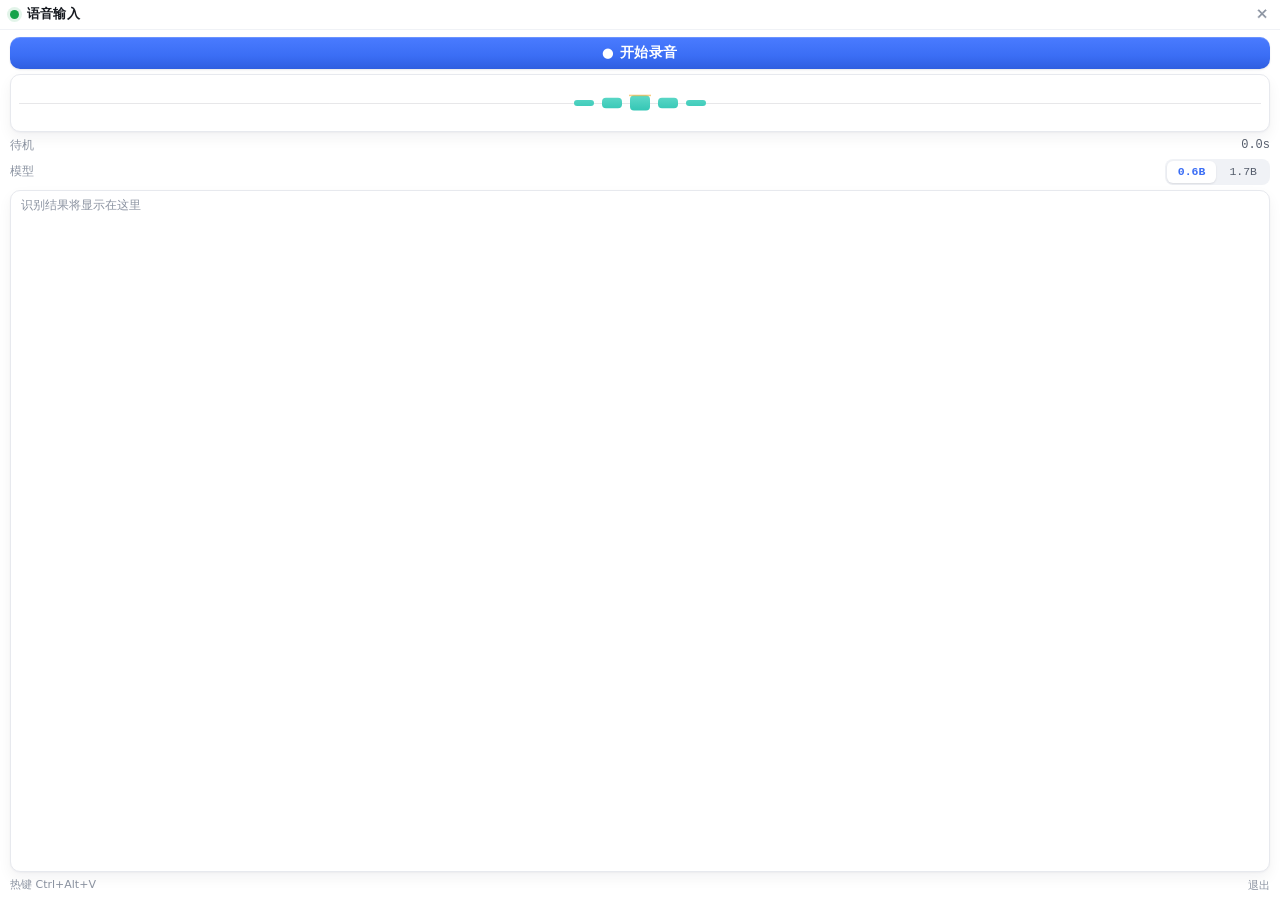
==== src/qwen3_voice/ui/static/index.html @ 79e29323 "feat(ui,asr): 面板改用 pywebview/WebView2,热词接入识别阶段 - 面板从 tkinter 重写为 pywebview + WebView2,前端为纯静态 HTML/CS" ====
<!DOCTYPE html>
<html lang="zh-CN">
<head>
<meta charset="utf-8">
<meta name="viewport" content="width=device-width, initial-scale=1">
<title>语音输入</title>
<!-- 本地样式，无任何外链资源，离线可用 -->
<link rel="stylesheet" href="panel.css">
</head>
<!-- st-* 是状态类，由 panel.js 依据 window.__qwen.setState 切换 -->
<body class="st-idle">
  <div class="panel">
    <!-- 标题栏：可拖动区域 -->
    <header class="titlebar" id="titlebar">
      <span class="dot" id="stateDot" data-state="idle" title="状态"></span>
      <span class="title">语音输入</span>
      <!-- 关闭按钮只是隐藏面板，不退出程序 -->
      <button class="icon-btn" id="closeBtn" type="button" title="隐藏面板" aria-label="隐藏面板">✕</button>
    </header>

    <main class="content">
      <!-- 主按钮：待机 / 录音中 / 识别中 三态 -->
      <button class="main-btn" id="mainBtn" type="button">● 开始录音</button>

      <!-- 电平条卡片（Canvas 绘制，独立于按钮的轻量视觉） -->
      <section class="card card-level" id="levelCard">
        <canvas id="levelCanvas"></canvas>
      </section>

      <!-- 状态行：左状态文字 + 右等宽计时 -->
      <div class="status-row">
        <span class="status-text tone-dim" id="statusText">待机</span>
        <span class="timer" id="timer">0.0s</span>
      </div>

      <!-- 模型切换 -->
      <div class="model-row">
        <span class="row-label">模型</span>
        <div class="seg" id="modelSeg" role="group" aria-label="模型切换">
          <button class="seg-item is-active" type="button" data-model="0.6B">0.6B</button>
          <button class="seg-item" type="button" data-model="1.7B">1.7B</button>
        </div>
      </div>

      <!-- 识别结果预览：可换行、左对齐、超长内部滚动 -->
      <section class="card card-result is-empty" id="resultCard">
        <div class="result-text" id="resultText"></div>
        <div class="result-empty" id="resultEmpty">识别结果将显示在这里</div>
      </section>

      <footer class="footer">
        <span class="hotkey" id="hotkeyLabel">热键 Ctrl+Alt+V</span>
        <button class="link-btn" id="quitBtn" type="button" title="退出程序">退出</button>
      </footer>
    </main>
  </div>

  <!-- 本地脚本，无任何外链资源 -->
  <script src="panel.js"></script>
</body>
</html>
---- src/qwen3_voice/ui/static/panel.css ----
/* qwen3-voice 语音输入面板样式
 *
 * 纯手写 CSS：无框架、无构建、无 CDN、无外部字体/图标请求，离线完全可用。
 * 配色统一收敛到 :root 的 CSS 变量，方便一处调整全局观感。
 * 窗口本身是矩形（WebView2 做不到真透明圆角），所以 body 背景 = 卡片底色，
 * 视觉上融为一体，层次靠描边和内部阴影撑起来。
 */

:root {
  /* 表面与描边 */
  --bg: #ffffff;
  --surface: #ffffff;
  --border: #e7e9ee;
  --border-soft: #f0f2f6;
  --baseline: rgba(22, 28, 45, 0.10);

  /* 文字 */
  --text: #171a20;
  --text-2: #565e6d;
  --muted: #8b93a1;

  /* 状态色 */
  --accent: #3b6ef5;
  --accent-2: #2f5ee0;
  --rec: #e5484d;
  --rec-2: #cf2f38;
  --ok: #16a34a;
  --warn: #d97706;
  --err: #e5484d;
  --processing: #3b6ef5;

  /* 电平条渐变（不同状态取不同的两根） */
  --level-idle-a: #7fe7d7;
  --level-idle-b: #14b8a6;
  --level-rec-a: #fda4af;
  --level-rec-b: #e11d48;
  --level-proc-a: #a9c4ff;
  --level-proc-b: #3b6ef5;
  --level-peak: #f59e0b;

  /* 尺寸与圆角 */
  --radius: 10px;
  --radius-sm: 7px;
  --shadow-card: 0 1px 2px rgba(16, 24, 40, 0.04), 0 6px 14px rgba(16, 24, 40, 0.05);

  /* 字体全部使用系统自带，不请求任何外部字体文件 */
  --font: system-ui, -apple-system, "Segoe UI", "Microsoft YaHei", "PingFang SC", "Hiragino Sans GB", sans-serif;
  --font-mono: ui-monospace, SFMono-Regular, "Cascadia Mono", Consolas, "Liberation Mono", monospace;
}

* {
  box-sizing: border-box;
}

html,
body {
  height: 100%;
}

body {
  margin: 0;
  background: var(--bg);
  color: var(--text);
  font-family: var(--font);
  font-size: 13px;
  line-height: 1.45;
  overflow: hidden;
  -webkit-font-smoothing: antialiased;
  /* 面板整体不可选中文字，只有结果区放开 */
  user-select: none;
  -webkit-user-select: none;
}

.panel {
  display: flex;
  flex-direction: column;
  height: 100%;
}

/* ---------------- 标题栏 ---------------- */

.titlebar {
  flex: 0 0 auto;
  min-height: 30px;
  display: flex;
  align-items: center;
  gap: 8px;
  padding: 0 6px 0 10px;
  border-bottom: 1px solid var(--border-soft);
  cursor: grab;
  user-select: none;
  -webkit-user-select: none;
}

body.dragging .titlebar {
  cursor: grabbing;
}

.dot {
  flex: 0 0 auto;
  width: 9px;
  height: 9px;
  border-radius: 50%;
  background: var(--ok);
  box-shadow: 0 0 0 3px rgba(22, 163, 74, 0.12);
}

.dot[data-state="starting"] {
  background: var(--warn);
  box-shadow: 0 0 0 3px rgba(217, 119, 6, 0.14);
  animation: dot-pulse 1.1s ease-in-out infinite;
}

.dot[data-state="recording"] {
  background: var(--rec);
  box-shadow: 0 0 0 3px rgba(229, 72, 77, 0.16);
  animation: dot-pulse 1s ease-in-out infinite;
}

.dot[data-state="processing"] {
  background: var(--processing);
  box-shadow: 0 0 0 3px rgba(59, 110, 245, 0.14);
  animation: dot-pulse 1.4s ease-in-out infinite;
}

.dot[data-state="error"] {
  background: var(--err);
  box-shadow: 0 0 0 3px rgba(229, 72, 77, 0.16);
}

@keyframes dot-pulse {
  0%,
  100% {
    transform: scale(1);
    opacity: 1;
  }
  50% {
    transform: scale(1.25);
    opacity: 0.72;
  }
}

.title {
  font-size: 13px;
  font-weight: 600;
  letter-spacing: 0.2px;
}

.icon-btn {
  margin-left: auto;
  width: 24px;
  height: 24px;
  display: flex;
  align-items: center;
  justify-content: center;
  padding: 0;
  border: 0;
  border-radius: var(--radius-sm);
  background: transparent;
  color: var(--muted);
  font-size: 13px;
  line-height: 1;
  cursor: pointer;
  transition: background 0.14s ease, color 0.14s ease;
}

.icon-btn:hover {
  background: var(--border-soft);
  color: var(--text);
}

/* ---------------- 内容区 ---------------- */

.content {
  flex: 1 1 auto;
  min-height: 0;
  display: flex;
  flex-direction: column;
  gap: 5px;
  padding: 7px 10px 7px;
}

/* 主按钮 */

.main-btn {
  flex: 0 0 auto;
  min-height: 32px;
  border: 0;
  border-radius: var(--radius);
  background: linear-gradient(180deg, #4a7bff, var(--accent) 58%, var(--accent-2));
  color: #ffffff;
  font-family: inherit;
  font-size: 13.5px;
  font-weight: 600;
  letter-spacing: 0.6px;
  cursor: pointer;
  box-shadow: 0 1px 2px rgba(16, 24, 40, 0.10), inset 0 1px 0 rgba(255, 255, 255, 0.18);
  transition: filter 0.15s ease, transform 0.06s ease, background 0.2s ease;
}

.main-btn:hover {
  filter: brightness(1.06);
}

.main-btn:active {
  transform: translateY(1px);
}

/* 录音中：转红 */
.main-btn.is-recording {
  background: linear-gradient(180deg, #f2636a, var(--rec) 58%, var(--rec-2));
}

/* 识别中 / 准备中：禁用态 */
.main-btn.is-busy {
  background: #e7e9ee;
  color: var(--muted);
  box-shadow: none;
  cursor: default;
  filter: none;
}

.main-btn.is-busy:hover {
  filter: none;
}

/* 卡片通用样式 */

.card {
  background: var(--surface);
  border: 1px solid var(--border);
  border-radius: var(--radius);
  box-shadow: var(--shadow-card);
}

/* 电平条卡片
   用 min-height 而不是 height：Python 侧会按内容高度 resize 窗口，
   视口高度会变，写死 height 会让内容溢出被裁掉。
   flex 允许它在视口变矮时略微压缩，但不让它把结果区挤没。 */

.card-level {
  position: relative;
  flex: 0 1 auto;
  min-height: 36px;
  padding: 6px 8px;
  overflow: hidden;
  /* 画布用 flex 撑开，避免 height:100% 在 min-height 容器里出现循环依赖 */
  display: flex;
  flex-direction: column;
  transition: border-color 0.25s ease, box-shadow 0.25s ease;
}

.card-level.is-recording {
  border-color: rgba(229, 72, 77, 0.30);
  box-shadow: 0 1px 2px rgba(16, 24, 40, 0.04), 0 6px 16px rgba(229, 72, 77, 0.10);
}

#levelCanvas {
  display: block;
  width: 100%;
  /* 固定 flex-basis：卡片高度由画布内容决定（44 + 上下 padding = 56），
     视口变矮时画布可以压缩，但不会像 flex-basis:auto 那样被画布自己的
     后备缓冲尺寸（属性值）反向撑大 */
  flex: 1 1 44px;
  min-height: 0;
}

/* 识别中：卡片上扫过一道高光，表现"不确定"的状态 */
.card-level.is-processing::after,
.card-result.is-processing::after {
  content: "";
  position: absolute;
  inset: 0;
  pointer-events: none;
  background: linear-gradient(100deg, transparent 32%, rgba(59, 110, 245, 0.12) 50%, transparent 68%);
  transform: translateX(-100%);
  animation: sweep 1.5s ease-in-out infinite;
}

@keyframes sweep {
  0% {
    transform: translateX(-100%);
  }
  100% {
    transform: translateX(100%);
  }
}

/* 状态行 */

.status-row {
  flex: 0 0 auto;
  min-height: 15px;
  display: flex;
  align-items: center;
  justify-content: space-between;
  gap: 8px;
}

.status-text {
  font-size: 12px;
  overflow: hidden;
  text-overflow: ellipsis;
  white-space: nowrap;
}

.tone-dim {
  color: var(--muted);
}

.tone-ok {
  color: var(--ok);
}

.tone-warn {
  color: var(--warn);
}

.tone-err {
  color: var(--err);
}

.timer {
  flex: 0 0 auto;
  font-family: var(--font-mono);
  font-size: 12px;
  color: var(--text-2);
  font-variant-numeric: tabular-nums;
}

/* 模型切换 */

.model-row {
  flex: 0 0 auto;
  min-height: 22px;
  display: flex;
  align-items: center;
  gap: 8px;
}

.row-label {
  font-size: 12px;
  color: var(--muted);
}

.seg {
  margin-left: auto;
  display: inline-flex;
  gap: 2px;
  padding: 2px;
  background: var(--border-soft);
  border-radius: 8px;
}

.seg-item {
  border: 0;
  padding: 2px 11px;
  border-radius: 6px;
  background: transparent;
  color: var(--text-2);
  font-family: var(--font-mono);
  font-size: 11.5px;
  line-height: 1.5;
  cursor: pointer;
  transition: background 0.14s ease, color 0.14s ease, box-shadow 0.14s ease;
}

.seg-item:hover {
  color: var(--text);
}

.seg-item.is-active {
  background: var(--surface);
  color: var(--accent);
  font-weight: 600;
  box-shadow: 0 1px 2px rgba(16, 24, 40, 0.10);
}

/* 结果预览
   min-height 保证真实视口（286x224）下结果区不会被压成 0 高，
   视口不够高时由电平条卡片先压缩让位。 */

.card-result {
  position: relative;
  flex: 1 1 auto;
  min-height: 34px;
  display: flex;
  padding: 6px 10px;
  overflow: hidden;
}

.result-text {
  flex: 1 1 auto;
  min-height: 0;
  font-size: 12.5px;
  color: var(--text);
  /* 可换行、左对齐 */
  white-space: pre-wrap;
  word-break: break-word;
  overflow-wrap: anywhere;
  text-align: left;
  /* 超长时内部滚动 */
  overflow-y: auto;
  user-select: text;
  -webkit-user-select: text;
}

.result-empty {
  flex: 1 1 auto;
  /* 视口很矮时允许被压扁（由卡片的 overflow:hidden 裁掉），
     否则占位文字的固有高度会把整页撑出视口 */
  min-height: 0;
  font-size: 12px;
  color: var(--muted);
}

.card-result.is-empty .result-text {
  display: none;
}

.card-result:not(.is-empty) .result-empty {
  display: none;
}

/* 底部：热键提示 + 退出 */

.footer {
  flex: 0 0 auto;
  min-height: 15px;
  display: flex;
  align-items: center;
  justify-content: space-between;
  gap: 8px;
}

.hotkey {
  font-size: 11px;
  color: var(--muted);
  overflow: hidden;
  text-overflow: ellipsis;
  white-space: nowrap;
}

.link-btn {
  flex: 0 0 auto;
  padding: 0;
  border: 0;
  background: transparent;
  color: var(--muted);
  font-family: inherit;
  font-size: 11px;
  cursor: pointer;
}

.link-btn:hover {
  color: var(--text-2);
  text-decoration: underline;
}
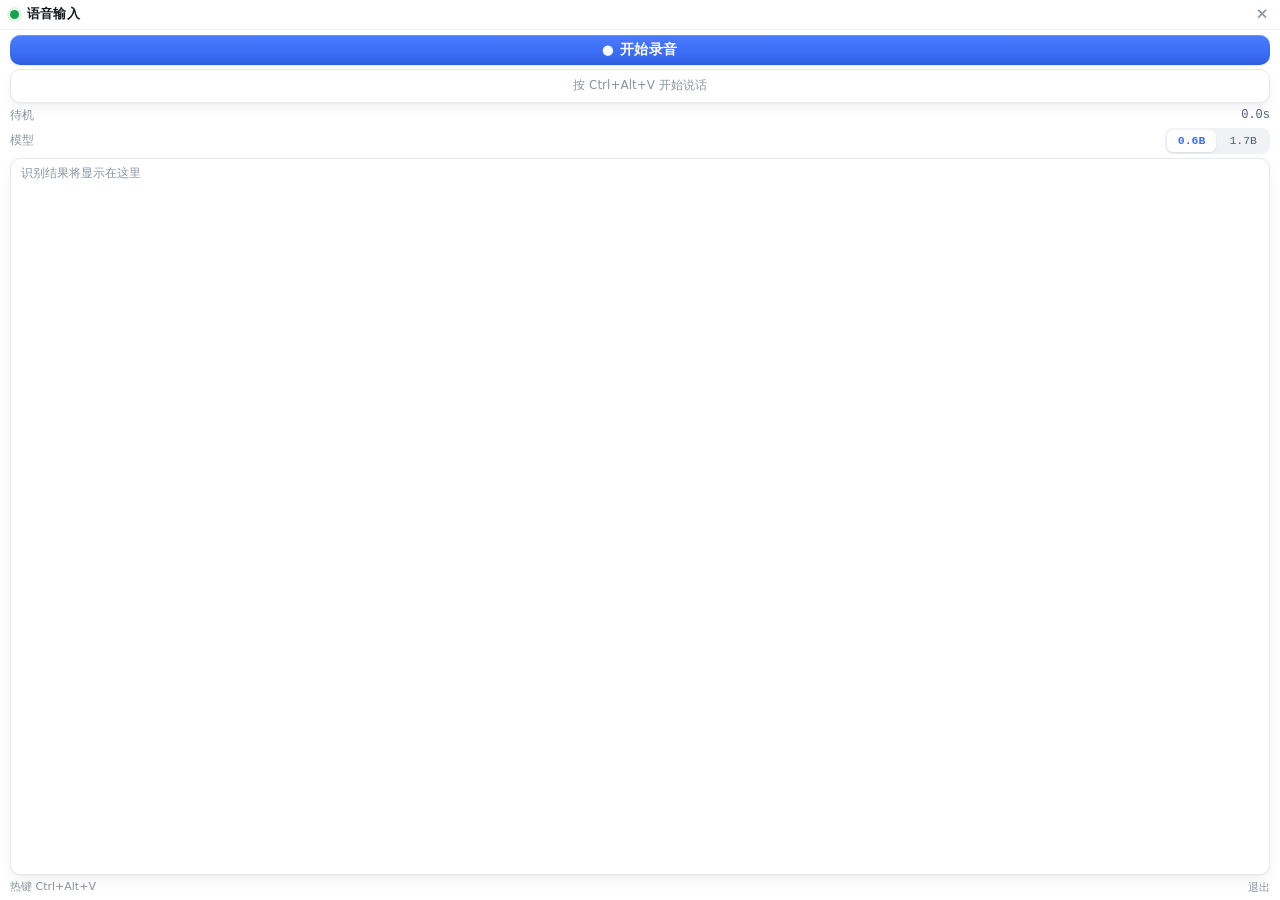
==== commit c45d4464: "feat(ui,win32): 电平条改滚动条形图并加噪声门,面板改纯悬浮窗 - panel.js 电平条从 canvas 的固定包络条改为 DOM 滚动条形图:22 根条新条从右进、旧条从左出,元素" ====
--- a/src/qwen3_voice/ui/static/index.html
+++ b/src/qwen3_voice/ui/static/index.html
@@ -22,9 +22,19 @@
       <!-- 主按钮：待机 / 录音中 / 识别中 三态 -->
       <button class="main-btn" id="mainBtn" type="button">● 开始录音</button>
 
-      <!-- 电平条卡片（Canvas 绘制，独立于按钮的轻量视觉） -->
+      <!-- 滚动电平条卡片（对齐 MiniMax Code 的 asr-volume-bars）
+           22 根条从右往左滚动：JS 只改每根条的 transform（位置）和 height（高度），
+           高度由真实音量序列经非线性映射得到，不画任何假动画。
+           待机 / 识别中不显示条形，只显示一行居中提示文字 -->
       <section class="card card-level" id="levelCard">
-        <canvas id="levelCanvas"></canvas>
+        <div class="wave-stage">
+          <div class="wave-viewport" id="waveViewport">
+            <div class="wave-bars" id="waveBars"></div>
+            <!-- 左侧渐变遮罩：让条子"从虚无中浮现" -->
+            <div class="wave-mask"></div>
+          </div>
+          <div class="wave-hint" id="waveHint">按 Ctrl+Alt+Space 开始说话</div>
+        </div>
       </section>
 
       <!-- 状态行：左状态文字 + 右等宽计时 -->
--- a/src/qwen3_voice/ui/static/panel.css
+++ b/src/qwen3_voice/ui/static/panel.css
@@ -12,7 +12,6 @@
   --surface: #ffffff;
   --border: #e7e9ee;
   --border-soft: #f0f2f6;
-  --baseline: rgba(22, 28, 45, 0.10);
 
   /* 文字 */
   --text: #171a20;
@@ -29,14 +28,9 @@
   --err: #e5484d;
   --processing: #3b6ef5;
 
-  /* 电平条渐变（不同状态取不同的两根） */
-  --level-idle-a: #7fe7d7;
-  --level-idle-b: #14b8a6;
-  --level-rec-a: #fda4af;
-  --level-rec-b: #e11d48;
-  --level-proc-a: #a9c4ff;
-  --level-proc-b: #3b6ef5;
-  --level-peak: #f59e0b;
+  /* 电平条颜色（录音中用状态色；静音条用灰色） */
+  --level-rec: #e11d48;
+  --level-silent: #cfd5df;
 
   /* 尺寸与圆角 */
   --radius: 10px;
@@ -176,15 +170,15 @@
   min-height: 0;
   display: flex;
   flex-direction: column;
-  gap: 5px;
-  padding: 7px 10px 7px;
+  gap: 4px;
+  padding: 5px 10px;
 }
 
 /* 主按钮 */
 
 .main-btn {
   flex: 0 0 auto;
-  min-height: 32px;
+  min-height: 30px;
   border: 0;
   border-radius: var(--radius);
   background: linear-gradient(180deg, #4a7bff, var(--accent) 58%, var(--accent-2));
@@ -236,15 +230,15 @@
 /* 电平条卡片
    用 min-height 而不是 height：Python 侧会按内容高度 resize 窗口，
    视口高度会变，写死 height 会让内容溢出被裁掉。
-   flex 允许它在视口变矮时略微压缩，但不让它把结果区挤没。 */
+   flex 允许它在视口变矮时略微压缩，但不让它把结果区挤没。
+   padding 2px + 上下边框 2px + 电平区 28px = 34px，正好等于 min-height。 */
 
 .card-level {
   position: relative;
   flex: 0 1 auto;
-  min-height: 36px;
-  padding: 6px 8px;
+  min-height: 34px;
+  padding: 2px 8px;
   overflow: hidden;
-  /* 画布用 flex 撑开，避免 height:100% 在 min-height 容器里出现循环依赖 */
   display: flex;
   flex-direction: column;
   transition: border-color 0.25s ease, box-shadow 0.25s ease;
@@ -255,14 +249,100 @@
   box-shadow: 0 1px 2px rgba(16, 24, 40, 0.04), 0 6px 16px rgba(229, 72, 77, 0.10);
 }
 
-#levelCanvas {
-  display: block;
-  width: 100%;
-  /* 固定 flex-basis：卡片高度由画布内容决定（44 + 上下 padding = 56），
-     视口变矮时画布可以压缩，但不会像 flex-basis:auto 那样被画布自己的
-     后备缓冲尺寸（属性值）反向撑大 */
-  flex: 1 1 44px;
-  min-height: 0;
+/* 电平舞台：滚动电平条与提示文字共用这 28px，靠 opacity 互斥显示，
+   状态切换时整体淡入淡出。 */
+.wave-stage {
+  position: relative;
+  flex: 0 0 auto;
+  height: 28px;
+}
+
+/* 条的视口：22 根条 × 步进 6px = 132px，在卡片内水平居中，
+   溢出直接裁掉（滑出左边的条子不再显示）。 */
+.wave-viewport {
+  position: absolute;
+  left: 50%;
+  top: 0;
+  width: 132px;
+  height: 28px;
+  transform: translateX(-50%);
+  overflow: hidden;
+  opacity: 0;
+  visibility: hidden;
+  pointer-events: none;
+  transition: opacity 180ms ease, visibility 0s linear 180ms;
+}
+
+/* 条容器：右对齐，颜色用 currentColor 传给每根条 */
+.wave-bars {
+  position: absolute;
+  inset: 0;
+  color: var(--level-rec);
+}
+
+/* 一根条：固定 3px 宽，底对齐（从底部往上长），
+   位置靠 transform 平移（向左滚动），高度靠 style.height 改。
+   transform 过渡 80ms = 推进周期，高度过渡 75ms 略短，避免拖尾。 */
+.wave-bars i {
+  position: absolute;
+  right: 0;
+  bottom: 0;
+  width: 3px;
+  height: 2px;
+  border-radius: 3px;
+  background: currentColor;
+  transition: transform 80ms linear, height 75ms ease-out;
+}
+
+/* 静音条（level ≤ 0.04）：灰色，而不是主色 */
+.wave-bars i.is-silent {
+  color: var(--level-silent);
+}
+
+/* 左侧渐变遮罩：从卡片底色渐变到透明，让条子"从虚无中浮现" */
+.wave-mask {
+  position: absolute;
+  left: 0;
+  top: 0;
+  bottom: 0;
+  width: 16px;
+  pointer-events: none;
+  background: linear-gradient(90deg, var(--surface) 0%, rgba(255, 255, 255, 0) 100%);
+}
+
+/* 待机 / 识别中的提示文字（灰色，不动） */
+.wave-hint {
+  position: absolute;
+  left: 0;
+  right: 0;
+  top: 0;
+  bottom: 0;
+  display: flex;
+  align-items: center;
+  justify-content: center;
+  font-size: 12px;
+  color: var(--muted);
+  white-space: nowrap;
+  opacity: 0;
+  visibility: hidden;
+  pointer-events: none;
+  transition: opacity 180ms ease, visibility 0s linear 180ms;
+}
+
+/* 只有录音中才显示电平条；其余状态只显示提示文字 */
+body.st-recording .wave-viewport {
+  opacity: 1;
+  visibility: visible;
+  transition: opacity 180ms ease, visibility 0s linear 0s;
+}
+
+body.st-idle .wave-hint,
+body.st-starting .wave-hint,
+body.st-processing .wave-hint,
+body.st-error .wave-hint {
+  opacity: 1;
+  visibility: visible;
+  transition: opacity 180ms ease, visibility 0s linear 0s;
 }
 
 /* 识别中：卡片上扫过一道高光，表现"不确定"的状态 */
@@ -383,7 +463,7 @@
 .card-result {
   position: relative;
   flex: 1 1 auto;
-  min-height: 34px;
+  min-height: 32px;
   display: flex;
   padding: 6px 10px;
   overflow: hidden;
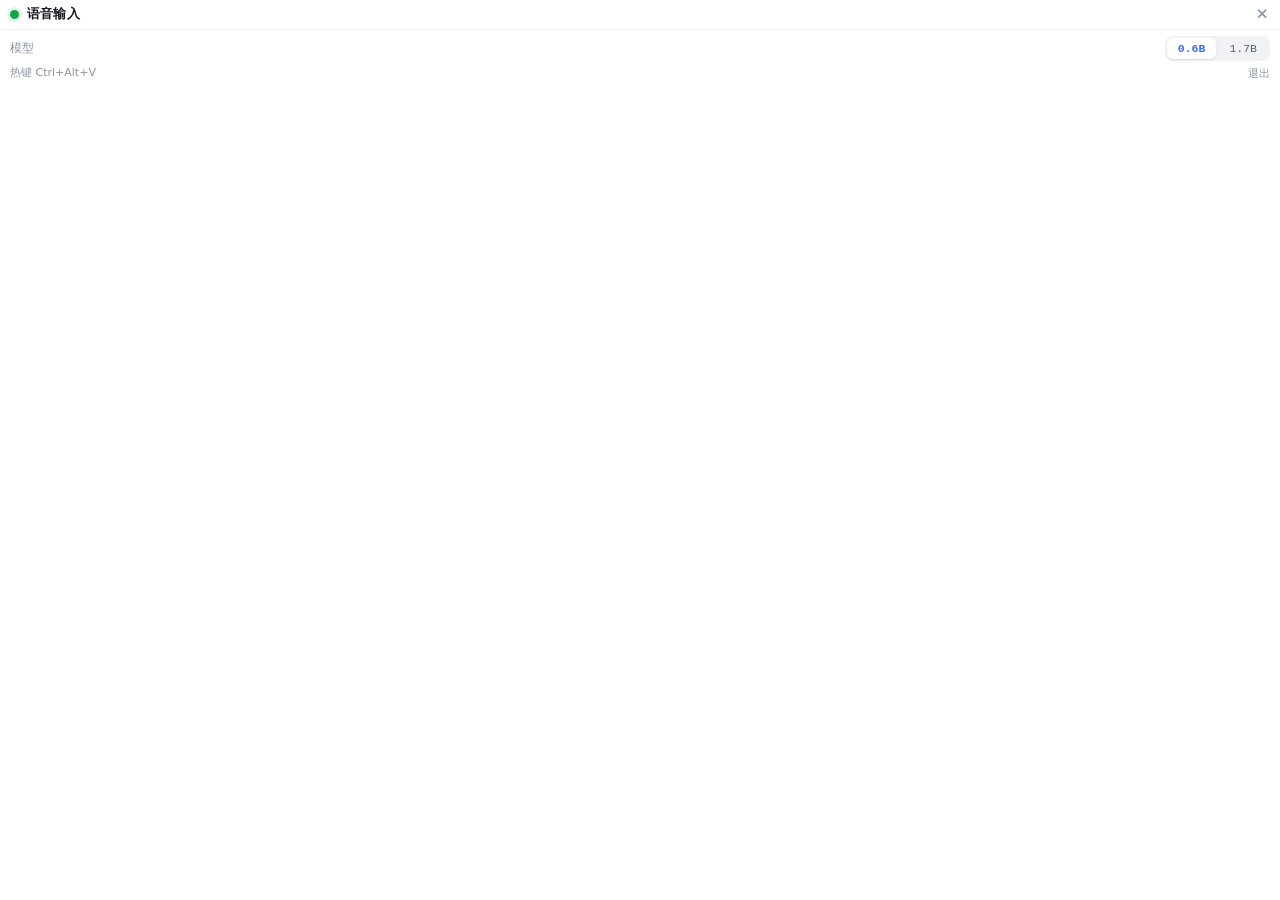
==== commit 0928fefa: "feat(ui,win32,core): 新增录音胶囊悬浮窗,面板瘦身为配置窗口 - 新增 ui/capsule.py 与 static/capsule.{html,css,js}:录音过程唯一视觉载" ====
--- a/src/qwen3_voice/ui/static/index.html
+++ b/src/qwen3_voice/ui/static/index.html
@@ -3,6 +3,8 @@
 <head>
 <meta charset="utf-8">
 <meta name="viewport" content="width=device-width, initial-scale=1">
+<!-- 声明支持双色:浏览器原生部件(滚动条等)也跟着系统主题走 -->
+<meta name="color-scheme" content="light dark">
 <title>语音输入</title>
 <!-- 本地样式，无任何外链资源，离线可用 -->
 <link rel="stylesheet" href="panel.css">
@@ -18,31 +20,8 @@
       <button class="icon-btn" id="closeBtn" type="button" title="隐藏面板" aria-label="隐藏面板">✕</button>
     </header>
 
+    <!-- 面板已经是"配置窗口"了：录音过程的反馈全在胶囊窗口里 -->
     <main class="content">
-      <!-- 主按钮：待机 / 录音中 / 识别中 三态 -->
-      <button class="main-btn" id="mainBtn" type="button">● 开始录音</button>
-
-      <!-- 滚动电平条卡片（对齐 MiniMax Code 的 asr-volume-bars）
-           22 根条从右往左滚动：JS 只改每根条的 transform（位置）和 height（高度），
-           高度由真实音量序列经非线性映射得到，不画任何假动画。
-           待机 / 识别中不显示条形，只显示一行居中提示文字 -->
-      <section class="card card-level" id="levelCard">
-        <div class="wave-stage">
-          <div class="wave-viewport" id="waveViewport">
-            <div class="wave-bars" id="waveBars"></div>
-            <!-- 左侧渐变遮罩：让条子"从虚无中浮现" -->
-            <div class="wave-mask"></div>
-          </div>
-          <div class="wave-hint" id="waveHint">按 Ctrl+Alt+Space 开始说话</div>
-        </div>
-      </section>
-
-      <!-- 状态行：左状态文字 + 右等宽计时 -->
-      <div class="status-row">
-        <span class="status-text tone-dim" id="statusText">待机</span>
-        <span class="timer" id="timer">0.0s</span>
-      </div>
-
       <!-- 模型切换 -->
       <div class="model-row">
         <span class="row-label">模型</span>
@@ -51,12 +30,6 @@
           <button class="seg-item" type="button" data-model="1.7B">1.7B</button>
         </div>
       </div>
-
-      <!-- 识别结果预览：可换行、左对齐、超长内部滚动 -->
-      <section class="card card-result is-empty" id="resultCard">
-        <div class="result-text" id="resultText"></div>
-        <div class="result-empty" id="resultEmpty">识别结果将显示在这里</div>
-      </section>
 
       <footer class="footer">
         <span class="hotkey" id="hotkeyLabel">热键 Ctrl+Alt+V</span>
--- a/src/qwen3_voice/ui/static/panel.css
+++ b/src/qwen3_voice/ui/static/panel.css
@@ -2,15 +2,17 @@
  *
  * 纯手写 CSS：无框架、无构建、无 CDN、无外部字体/图标请求，离线完全可用。
  * 配色统一收敛到 :root 的 CSS 变量，方便一处调整全局观感。
+ *
+ * 面板瘦身后是"配置窗口"：只有标题栏、模型切换、页脚。
+ * 录音过程的视觉(文字条 / 波形胶囊)在 capsule.css 里,那边是另一套文件。
  * 窗口本身是矩形（WebView2 做不到真透明圆角），所以 body 背景 = 卡片底色，
- * 视觉上融为一体，层次靠描边和内部阴影撑起来。
+ * 视觉上融为一体，层次靠描边撑起来。
  */
 
 :root {
   /* 表面与描边 */
   --bg: #ffffff;
   --surface: #ffffff;
-  --border: #e7e9ee;
   --border-soft: #f0f2f6;
 
   /* 文字 */
@@ -20,26 +22,63 @@
 
   /* 状态色 */
   --accent: #3b6ef5;
-  --accent-2: #2f5ee0;
-  --rec: #e5484d;
-  --rec-2: #cf2f38;
   --ok: #16a34a;
   --warn: #d97706;
   --err: #e5484d;
+  --rec: #e5484d;
   --processing: #3b6ef5;
 
-  /* 电平条颜色（录音中用状态色；静音条用灰色） */
-  --level-rec: #e11d48;
-  --level-silent: #cfd5df;
+  /* 状态点周围的光晕:浅色底上要很淡,深色底上要更亮才看得见 */
+  --halo-ok: rgba(22, 163, 74, 0.12);
+  --halo-warn: rgba(217, 119, 6, 0.14);
+  --halo-rec: rgba(229, 72, 77, 0.16);
+  --halo-processing: rgba(59, 110, 245, 0.14);
+
+  /* 选中态的投影 */
+  --shadow-sm: 0 1px 2px rgba(16, 24, 40, 0.10);
 
   /* 尺寸与圆角 */
-  --radius: 10px;
   --radius-sm: 7px;
-  --shadow-card: 0 1px 2px rgba(16, 24, 40, 0.04), 0 6px 14px rgba(16, 24, 40, 0.05);
 
   /* 字体全部使用系统自带，不请求任何外部字体文件 */
   --font: system-ui, -apple-system, "Segoe UI", "Microsoft YaHei", "PingFang SC", "Hiragino Sans GB", sans-serif;
   --font-mono: ui-monospace, SFMono-Regular, "Cascadia Mono", Consolas, "Liberation Mono", monospace;
+}
+
+/* ---------------- 日夜模式 ---------------- */
+
+/* 深色主题:跟随系统(prefers-color-scheme)。
+   WebView2 的 prefers-color-scheme 直接跟随 Windows 的应用主题,
+   所以这里只要用媒体查询换掉变量值,不用 JS、也不用监听切换事件。
+
+   配色思路(深色 UI 的常规做法):
+     - 底色压暗,但**不是纯黑**(纯黑配纯白字对比过冲,久看刺眼)
+     - 凸起面(--surface)比底色**亮**,深色下"凸起"靠亮度而不是阴影
+     - 状态色整体提亮,否则深底上不够醒目 */
+@media (prefers-color-scheme: dark) {
+  :root {
+    --bg: #16171a;
+    --surface: #2a2c31;
+    --border-soft: #23252a;
+
+    --text: #e7e8ea;
+    --text-2: #a9adb6;
+    --muted: #7d828c;
+
+    --accent: #6f9bff;
+    --ok: #3ecf8e;
+    --warn: #e0a23c;
+    --err: #f2686c;
+    --rec: #f2686c;
+    --processing: #6f9bff;
+
+    --halo-ok: rgba(62, 207, 142, 0.20);
+    --halo-warn: rgba(224, 162, 60, 0.22);
+    --halo-rec: rgba(242, 104, 108, 0.22);
+    --halo-processing: rgba(111, 155, 255, 0.22);
+
+    --shadow-sm: 0 1px 2px rgba(0, 0, 0, 0.55);
+  }
 }
 
 * {
@@ -60,7 +99,6 @@
   line-height: 1.45;
   overflow: hidden;
   -webkit-font-smoothing: antialiased;
-  /* 面板整体不可选中文字，只有结果区放开 */
   user-select: none;
   -webkit-user-select: none;
 }
@@ -86,40 +124,36 @@
   -webkit-user-select: none;
 }
 
-body.dragging .titlebar {
-  cursor: grabbing;
-}
-
 .dot {
   flex: 0 0 auto;
   width: 9px;
   height: 9px;
   border-radius: 50%;
   background: var(--ok);
-  box-shadow: 0 0 0 3px rgba(22, 163, 74, 0.12);
+  box-shadow: 0 0 0 3px var(--halo-ok);
 }
 
 .dot[data-state="starting"] {
   background: var(--warn);
-  box-shadow: 0 0 0 3px rgba(217, 119, 6, 0.14);
+  box-shadow: 0 0 0 3px var(--halo-warn);
   animation: dot-pulse 1.1s ease-in-out infinite;
 }
 
 .dot[data-state="recording"] {
   background: var(--rec);
-  box-shadow: 0 0 0 3px rgba(229, 72, 77, 0.16);
+  box-shadow: 0 0 0 3px var(--halo-rec);
   animation: dot-pulse 1s ease-in-out infinite;
 }
 
 .dot[data-state="processing"] {
   background: var(--processing);
-  box-shadow: 0 0 0 3px rgba(59, 110, 245, 0.14);
+  box-shadow: 0 0 0 3px var(--halo-processing);
   animation: dot-pulse 1.4s ease-in-out infinite;
 }
 
 .dot[data-state="error"] {
   background: var(--err);
-  box-shadow: 0 0 0 3px rgba(229, 72, 77, 0.16);
+  box-shadow: 0 0 0 3px var(--halo-rec);
 }
 
 @keyframes dot-pulse {
@@ -171,241 +205,7 @@
   display: flex;
   flex-direction: column;
   gap: 4px;
-  padding: 5px 10px;
-}
-
-/* 主按钮 */
-
-.main-btn {
-  flex: 0 0 auto;
-  min-height: 30px;
-  border: 0;
-  border-radius: var(--radius);
-  background: linear-gradient(180deg, #4a7bff, var(--accent) 58%, var(--accent-2));
-  color: #ffffff;
-  font-family: inherit;
-  font-size: 13.5px;
-  font-weight: 600;
-  letter-spacing: 0.6px;
-  cursor: pointer;
-  box-shadow: 0 1px 2px rgba(16, 24, 40, 0.10), inset 0 1px 0 rgba(255, 255, 255, 0.18);
-  transition: filter 0.15s ease, transform 0.06s ease, background 0.2s ease;
-}
-
-.main-btn:hover {
-  filter: brightness(1.06);
-}
-
-.main-btn:active {
-  transform: translateY(1px);
-}
-
-/* 录音中：转红 */
-.main-btn.is-recording {
-  background: linear-gradient(180deg, #f2636a, var(--rec) 58%, var(--rec-2));
-}
-
-/* 识别中 / 准备中：禁用态 */
-.main-btn.is-busy {
-  background: #e7e9ee;
-  color: var(--muted);
-  box-shadow: none;
-  cursor: default;
-  filter: none;
-}
-
-.main-btn.is-busy:hover {
-  filter: none;
-}
-
-/* 卡片通用样式 */
-
-.card {
-  background: var(--surface);
-  border: 1px solid var(--border);
-  border-radius: var(--radius);
-  box-shadow: var(--shadow-card);
-}
-
-/* 电平条卡片
-   用 min-height 而不是 height：Python 侧会按内容高度 resize 窗口，
-   视口高度会变，写死 height 会让内容溢出被裁掉。
-   flex 允许它在视口变矮时略微压缩，但不让它把结果区挤没。
-   padding 2px + 上下边框 2px + 电平区 28px = 34px，正好等于 min-height。 */
-
-.card-level {
-  position: relative;
-  flex: 0 1 auto;
-  min-height: 34px;
-  padding: 2px 8px;
-  overflow: hidden;
-  display: flex;
-  flex-direction: column;
-  transition: border-color 0.25s ease, box-shadow 0.25s ease;
-}
-
-.card-level.is-recording {
-  border-color: rgba(229, 72, 77, 0.30);
-  box-shadow: 0 1px 2px rgba(16, 24, 40, 0.04), 0 6px 16px rgba(229, 72, 77, 0.10);
-}
-
-/* 电平舞台：滚动电平条与提示文字共用这 28px，靠 opacity 互斥显示，
-   状态切换时整体淡入淡出。 */
-.wave-stage {
-  position: relative;
-  flex: 0 0 auto;
-  height: 28px;
-}
-
-/* 条的视口：22 根条 × 步进 6px = 132px，在卡片内水平居中，
-   溢出直接裁掉（滑出左边的条子不再显示）。 */
-.wave-viewport {
-  position: absolute;
-  left: 50%;
-  top: 0;
-  width: 132px;
-  height: 28px;
-  transform: translateX(-50%);
-  overflow: hidden;
-  opacity: 0;
-  visibility: hidden;
-  pointer-events: none;
-  transition: opacity 180ms ease, visibility 0s linear 180ms;
-}
-
-/* 条容器：右对齐，颜色用 currentColor 传给每根条 */
-.wave-bars {
-  position: absolute;
-  inset: 0;
-  color: var(--level-rec);
-}
-
-/* 一根条：固定 3px 宽，底对齐（从底部往上长），
-   位置靠 transform 平移（向左滚动），高度靠 style.height 改。
-   transform 过渡 80ms = 推进周期，高度过渡 75ms 略短，避免拖尾。 */
-.wave-bars i {
-  position: absolute;
-  right: 0;
-  bottom: 0;
-  width: 3px;
-  height: 2px;
-  border-radius: 3px;
-  background: currentColor;
-  transition: transform 80ms linear, height 75ms ease-out;
-}
-
-/* 静音条（level ≤ 0.04）：灰色，而不是主色 */
-.wave-bars i.is-silent {
-  color: var(--level-silent);
-}
-
-/* 左侧渐变遮罩：从卡片底色渐变到透明，让条子"从虚无中浮现" */
-.wave-mask {
-  position: absolute;
-  left: 0;
-  top: 0;
-  bottom: 0;
-  width: 16px;
-  pointer-events: none;
-  background: linear-gradient(90deg, var(--surface) 0%, rgba(255, 255, 255, 0) 100%);
-}
-
-/* 待机 / 识别中的提示文字（灰色，不动） */
-.wave-hint {
-  position: absolute;
-  left: 0;
-  right: 0;
-  top: 0;
-  bottom: 0;
-  display: flex;
-  align-items: center;
-  justify-content: center;
-  font-size: 12px;
-  color: var(--muted);
-  white-space: nowrap;
-  opacity: 0;
-  visibility: hidden;
-  pointer-events: none;
-  transition: opacity 180ms ease, visibility 0s linear 180ms;
-}
-
-/* 只有录音中才显示电平条；其余状态只显示提示文字 */
-body.st-recording .wave-viewport {
-  opacity: 1;
-  visibility: visible;
-  transition: opacity 180ms ease, visibility 0s linear 0s;
-}
-
-body.st-idle .wave-hint,
-body.st-starting .wave-hint,
-body.st-processing .wave-hint,
-body.st-error .wave-hint {
-  opacity: 1;
-  visibility: visible;
-  transition: opacity 180ms ease, visibility 0s linear 0s;
-}
-
-/* 识别中：卡片上扫过一道高光，表现"不确定"的状态 */
-.card-level.is-processing::after,
-.card-result.is-processing::after {
-  content: "";
-  position: absolute;
-  inset: 0;
-  pointer-events: none;
-  background: linear-gradient(100deg, transparent 32%, rgba(59, 110, 245, 0.12) 50%, transparent 68%);
-  transform: translateX(-100%);
-  animation: sweep 1.5s ease-in-out infinite;
-}
-
-@keyframes sweep {
-  0% {
-    transform: translateX(-100%);
-  }
-  100% {
-    transform: translateX(100%);
-  }
-}
-
-/* 状态行 */
-
-.status-row {
-  flex: 0 0 auto;
-  min-height: 15px;
-  display: flex;
-  align-items: center;
-  justify-content: space-between;
-  gap: 8px;
-}
-
-.status-text {
-  font-size: 12px;
-  overflow: hidden;
-  text-overflow: ellipsis;
-  white-space: nowrap;
-}
-
-.tone-dim {
-  color: var(--muted);
-}
-
-.tone-ok {
-  color: var(--ok);
-}
-
-.tone-warn {
-  color: var(--warn);
-}
-
-.tone-err {
-  color: var(--err);
-}
-
-.timer {
-  flex: 0 0 auto;
-  font-family: var(--font-mono);
-  font-size: 12px;
-  color: var(--text-2);
-  font-variant-numeric: tabular-nums;
+  padding: 6px 10px;
 }
 
 /* 模型切换 */
@@ -453,53 +253,7 @@
   background: var(--surface);
   color: var(--accent);
   font-weight: 600;
-  box-shadow: 0 1px 2px rgba(16, 24, 40, 0.10);
-}
-
-/* 结果预览
-   min-height 保证真实视口（286x224）下结果区不会被压成 0 高，
-   视口不够高时由电平条卡片先压缩让位。 */
-
-.card-result {
-  position: relative;
-  flex: 1 1 auto;
-  min-height: 32px;
-  display: flex;
-  padding: 6px 10px;
-  overflow: hidden;
-}
-
-.result-text {
-  flex: 1 1 auto;
-  min-height: 0;
-  font-size: 12.5px;
-  color: var(--text);
-  /* 可换行、左对齐 */
-  white-space: pre-wrap;
-  word-break: break-word;
-  overflow-wrap: anywhere;
-  text-align: left;
-  /* 超长时内部滚动 */
-  overflow-y: auto;
-  user-select: text;
-  -webkit-user-select: text;
-}
-
-.result-empty {
-  flex: 1 1 auto;
-  /* 视口很矮时允许被压扁（由卡片的 overflow:hidden 裁掉），
-     否则占位文字的固有高度会把整页撑出视口 */
-  min-height: 0;
-  font-size: 12px;
-  color: var(--muted);
-}
-
-.card-result.is-empty .result-text {
-  display: none;
-}
-
-.card-result:not(.is-empty) .result-empty {
-  display: none;
+  box-shadow: var(--shadow-sm);
 }
 
 /* 底部：热键提示 + 退出 */
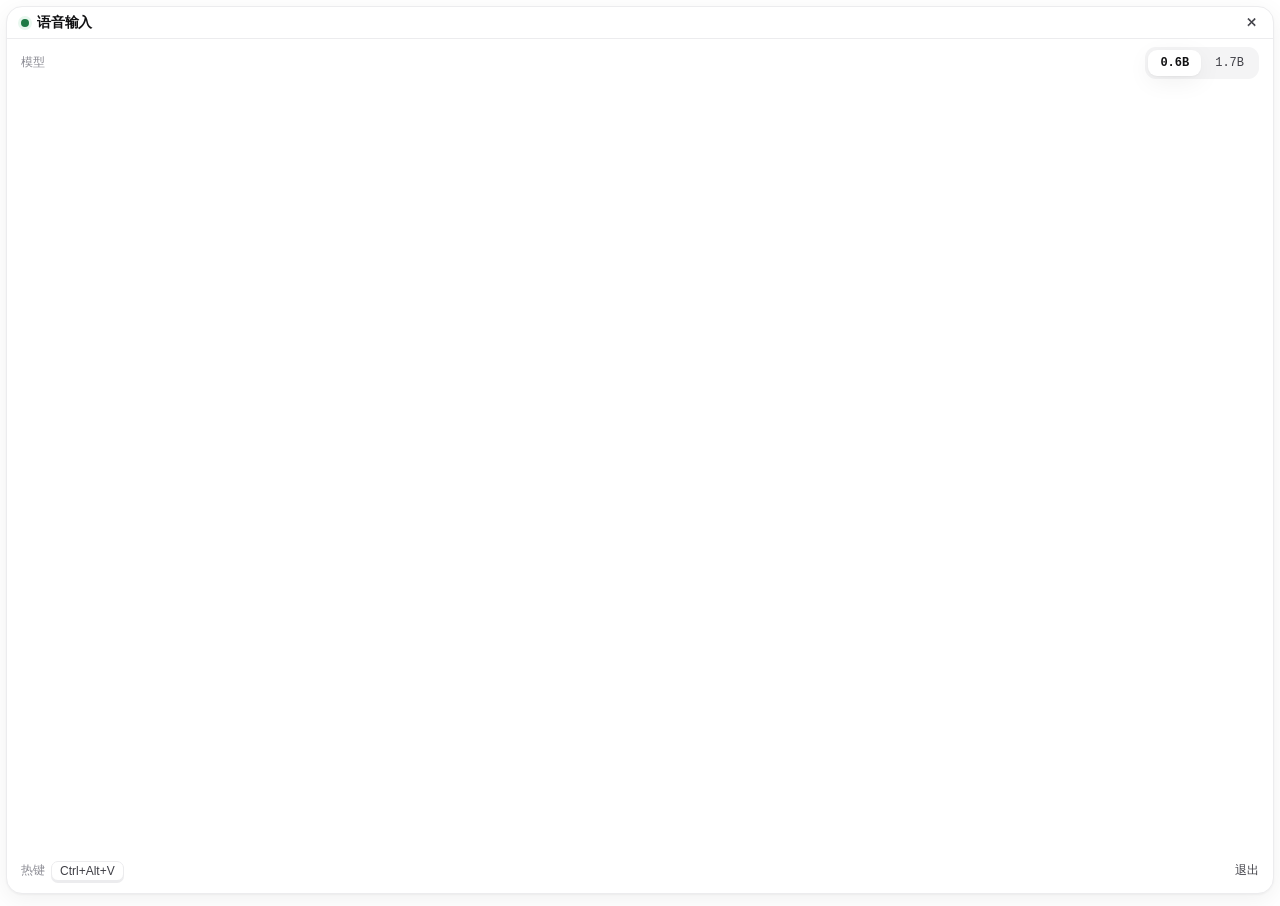
==== commit 2d9db035: "feat(ui): 面板视觉改版,移植 OpenType 设计语言 - 面板视觉整段移植自 OpenType 的 app.css(AGPL-3.0):设计 token 换成它那套(浅色 --card/" ====
--- a/src/qwen3_voice/ui/static/index.html
+++ b/src/qwen3_voice/ui/static/index.html
@@ -32,7 +32,8 @@
       </div>
 
       <footer class="footer">
-        <span class="hotkey" id="hotkeyLabel">热键 Ctrl+Alt+V</span>
+        <!-- "热键" 是静态标签,按键组合由 panel.js 写进 kbd(OpenType 的键帽样式) -->
+        <span class="hotkey"><span class="hotkey-label">热键</span><kbd id="hotkeyLabel">Ctrl+Alt+V</kbd></span>
         <button class="link-btn" id="quitBtn" type="button" title="退出程序">退出</button>
       </footer>
     </main>
--- a/src/qwen3_voice/ui/static/panel.css
+++ b/src/qwen3_voice/ui/static/panel.css
@@ -1,48 +1,77 @@
 /* qwen3-voice 语音输入面板样式
  *
- * 纯手写 CSS：无框架、无构建、无 CDN、无外部字体/图标请求，离线完全可用。
- * 配色统一收敛到 :root 的 CSS 变量，方便一处调整全局观感。
- *
- * 面板瘦身后是"配置窗口"：只有标题栏、模型切换、页脚。
- * 录音过程的视觉(文字条 / 波形胶囊)在 capsule.css 里,那边是另一套文件。
- * 窗口本身是矩形（WebView2 做不到真透明圆角），所以 body 背景 = 卡片底色，
- * 视觉上融为一体，层次靠描边撑起来。
+ * 视觉实现**移植自 OpenType** 的 ``src/renderer/app.css``
+ * (AGPL-3.0,https://github.com/ct-jyjntc/opentype-public)。
+ * 本项目整体按 AGPL-3.0-or-later 发布(见仓库根目录 LICENSE)。
+ * (录音胶囊那边是同一套设计语言的另一处移植,见 capsule.css。)
+ *
+ * 移植了什么:
+ *   - 设计 token 整段搬过来:颜色、圆角、阴影、字体栈。
+ *     浅色用它的 ``:root`` 那套,深色用它的 ``:root[data-theme='dark']`` 那套。
+ *   - 按钮语言:底色 card、描边 line、圆角 10px(通用 button)/
+ *     9px(icon-button、tabs 项)、hover 走 hover 色、
+ *     focus 走 accent 描边(它的 ``button`` / ``button.primary`` 规则)。
+ *   - 分段控件沿用它的 ``.tabs`` 写法:轨道是 nav 底色,
+ *     选中项是 card 底色 + 一层 shadow(见 app.css 的 .tabs)。
+ *   - 热键沿用它的 ``kbd`` 写法:描边 + 底部一条同色投影 + 圆角 7px。
+ *   - 状态点沿用它 answer-card 标题栏的写法:实心点 + 一圈 soft 色光晕。
+ *
+ * 两处本地适配(不是原样照抄):
+ *   1. 深色主题走 ``prefers-color-scheme`` 媒体查询 —— OpenType 用
+ *      ``:root[data-theme='dark']``(theme.ts 里由 JS 切 attribute),
+ *      本项目没有主题开关,直接跟 Windows 的应用主题即可。
+ *      (panel.py 的 ``system_prefers_dark()`` 只管建窗瞬间的底色。)
+ *   2. 字号整体压小一档(正文 13px / 辅助 12px):面板只有 260px 宽,
+ *      OpenType 的 14px/16px 在这里太挤。
+ *
+ * 布局保持"标题栏 + 模型行 + 页脚"的紧凑结构,不加装饰性元素。
+ *
+ * 面板窗口**不是透明窗口**(background_color 是实色),所以可以用阴影 ——
+ * 胶囊那边不行:透明窗口上 box-shadow 会渲染成一条灰带(见 capsule.css)。
  */
 
 :root {
-  /* 表面与描边 */
-  --bg: #ffffff;
-  --surface: #ffffff;
-  --border-soft: #f0f2f6;
-
-  /* 文字 */
-  --text: #171a20;
-  --text-2: #565e6d;
-  --muted: #8b93a1;
-
-  /* 状态色 */
-  --accent: #3b6ef5;
-  --ok: #16a34a;
-  --warn: #d97706;
-  --err: #e5484d;
-  --rec: #e5484d;
-  --processing: #3b6ef5;
-
-  /* 状态点周围的光晕:浅色底上要很淡,深色底上要更亮才看得见 */
-  --halo-ok: rgba(22, 163, 74, 0.12);
-  --halo-warn: rgba(217, 119, 6, 0.14);
-  --halo-rec: rgba(229, 72, 77, 0.16);
-  --halo-processing: rgba(59, 110, 245, 0.14);
-
-  /* 选中态的投影 */
-  --shadow-sm: 0 1px 2px rgba(16, 24, 40, 0.10);
-
-  /* 尺寸与圆角 */
-  --radius-sm: 7px;
-
-  /* 字体全部使用系统自带，不请求任何外部字体文件 */
-  --font: system-ui, -apple-system, "Segoe UI", "Microsoft YaHei", "PingFang SC", "Hiragino Sans GB", sans-serif;
-  --font-mono: ui-monospace, SFMono-Regular, "Cascadia Mono", Consolas, "Liberation Mono", monospace;
+  color-scheme: light;
+
+  /* ---- OpenType app.css :root(浅色)----
+     只搬了面板用得到的那些(--panel / --dot / --inverse / --soft /
+     --k-dict* 那些是它首页/弹窗才用的,面板用不上,没搬)。 */
+  --bg: #fff;
+  --card: #fff;
+  --nav: #f4f4f5;
+  --hover: #ececee;
+  --text: #111113;
+  --text2: #3f3f46;
+  --muted: #8b8b93;
+  --line: #ececee;
+  --accent: #111113;
+  --danger: #e5484d;
+  --danger-soft: #fdeeee;
+  --warn: #b7791f;
+  --warn-soft: #fdf5e6;
+  --k-ask: #e8f7ee;
+  --k-ask-b: #1d7a45;
+  --k-trans: #eaf0ff;
+  --k-trans-b: #2b4fbf;
+  --shadow: 0 1px 2px rgba(17, 17, 19, 0.04), 0 6px 24px rgba(17, 17, 19, 0.06);
+  /* 它还有一套 --shadow-lift(0 14px 34px),这里没搬:那是它给"可 hover
+     的大卡片"用的,面板卡片离窗口边只有 6px,34px 的模糊会被窗口边框切掉,
+     反而糊成一条脏边。面板用 --shadow 就够。 */
+
+  /* 状态点的光晕底色:直接引用上面的 soft 系 token,
+     深色主题换了 token,这里自动跟着换。 */
+  --halo-ok: var(--k-ask);
+  --halo-warn: var(--warn-soft);
+  --halo-rec: var(--danger-soft);
+  --halo-processing: var(--k-trans);
+
+  /* 字体栈:OpenType 的那套,补上 Windows 上真能命中的中文字体。
+     胶囊那边用的是 system-ui 开头,在 Windows 上同样落到 Segoe UI,
+     两个窗口放在一起字形一致。 */
+  --font: -apple-system, BlinkMacSystemFont, "Segoe UI", "PingFang SC",
+          "Microsoft YaHei", "Hiragino Sans GB", sans-serif;
+  --font-mono: ui-monospace, SFMono-Regular, "Cascadia Mono", Consolas,
+               "Liberation Mono", monospace;
 }
 
 /* ---------------- 日夜模式 ---------------- */
@@ -51,33 +80,28 @@
    WebView2 的 prefers-color-scheme 直接跟随 Windows 的应用主题,
    所以这里只要用媒体查询换掉变量值,不用 JS、也不用监听切换事件。
 
-   配色思路(深色 UI 的常规做法):
-     - 底色压暗,但**不是纯黑**(纯黑配纯白字对比过冲,久看刺眼)
-     - 凸起面(--surface)比底色**亮**,深色下"凸起"靠亮度而不是阴影
-     - 状态色整体提亮,否则深底上不够醒目 */
+   深色值就是 OpenType 的 ``:root[data-theme='dark']`` 那段,原样搬过来。 */
 @media (prefers-color-scheme: dark) {
   :root {
-    --bg: #16171a;
-    --surface: #2a2c31;
-    --border-soft: #23252a;
-
-    --text: #e7e8ea;
-    --text-2: #a9adb6;
-    --muted: #7d828c;
-
-    --accent: #6f9bff;
-    --ok: #3ecf8e;
-    --warn: #e0a23c;
-    --err: #f2686c;
-    --rec: #f2686c;
-    --processing: #6f9bff;
-
-    --halo-ok: rgba(62, 207, 142, 0.20);
-    --halo-warn: rgba(224, 162, 60, 0.22);
-    --halo-rec: rgba(242, 104, 108, 0.22);
-    --halo-processing: rgba(111, 155, 255, 0.22);
-
-    --shadow-sm: 0 1px 2px rgba(0, 0, 0, 0.55);
+    color-scheme: dark;
+    --bg: #0f0f11;
+    --card: #1a1a1d;
+    --nav: #18181b;
+    --hover: #27272b;
+    --text: #f4f4f5;
+    --text2: #d4d4d8;
+    --muted: #8b8b93;
+    --line: #2a2a2f;
+    --accent: #f4f4f5;
+    --danger: #ff7b7f;
+    --danger-soft: #3a1c1e;
+    --warn: #e3b25e;
+    --warn-soft: #33281a;
+    --k-ask: #15291e;
+    --k-ask-b: #5fd08f;
+    --k-trans: #1b2440;
+    --k-trans-b: #8aa6ff;
+    --shadow: 0 1px 2px rgba(0, 0, 0, 0.4), 0 6px 24px rgba(0, 0, 0, 0.3);
   }
 }
 
@@ -103,33 +127,46 @@
   -webkit-user-select: none;
 }
 
+/* 面板本体 = 一张卡片。
+   窗口是矩形(WebView2 做不到真透明圆角),所以外圈留白是窗口底色
+   (--bg,和 panel.py 建窗时给的 background_color 一致),
+   卡片自己带圆角 + 描边 + 阴影 —— 这样窗口边角不会显得"切掉了一块"。
+   高度用 min-height 而不是 height:内容真的装不下时卡片会长高,
+   panel.py 的 _fit_window 量到 scrollHeight 会把窗口跟着放大。 */
 .panel {
   display: flex;
   flex-direction: column;
-  height: 100%;
+  min-height: calc(100% - 12px);
+  margin: 6px;
+  background: var(--card);
+  border: 1px solid var(--line);
+  border-radius: 16px;
+  box-shadow: var(--shadow);
+  overflow: hidden;
 }
 
 /* ---------------- 标题栏 ---------------- */
 
 .titlebar {
   flex: 0 0 auto;
-  min-height: 30px;
+  height: 32px;
   display: flex;
   align-items: center;
   gap: 8px;
-  padding: 0 6px 0 10px;
-  border-bottom: 1px solid var(--border-soft);
+  padding: 0 8px 0 14px;
+  border-bottom: 1px solid var(--line);
   cursor: grab;
   user-select: none;
   -webkit-user-select: none;
 }
 
+/* 状态点:OpenType answer-card 标题栏那套 —— 实心点 + 一圈 soft 色光晕 */
 .dot {
   flex: 0 0 auto;
-  width: 9px;
-  height: 9px;
+  width: 8px;
+  height: 8px;
   border-radius: 50%;
-  background: var(--ok);
+  background: var(--k-ask-b);
   box-shadow: 0 0 0 3px var(--halo-ok);
 }
 
@@ -140,19 +177,19 @@
 }
 
 .dot[data-state="recording"] {
-  background: var(--rec);
+  background: var(--danger);
   box-shadow: 0 0 0 3px var(--halo-rec);
   animation: dot-pulse 1s ease-in-out infinite;
 }
 
 .dot[data-state="processing"] {
-  background: var(--processing);
+  background: var(--k-trans-b);
   box-shadow: 0 0 0 3px var(--halo-processing);
   animation: dot-pulse 1.4s ease-in-out infinite;
 }
 
 .dot[data-state="error"] {
-  background: var(--err);
+  background: var(--danger);
   box-shadow: 0 0 0 3px var(--halo-rec);
 }
 
@@ -169,31 +206,31 @@
 }
 
 .title {
-  font-size: 13px;
-  font-weight: 600;
-  letter-spacing: 0.2px;
-}
-
+  font-size: 14px;
+  font-weight: 700;
+  letter-spacing: -0.2px;
+}
+
+/* 关闭按钮 = OpenType 的 .icon-button:无描边、圆形背景、hover 才出底色 */
 .icon-btn {
   margin-left: auto;
-  width: 24px;
-  height: 24px;
-  display: flex;
-  align-items: center;
-  justify-content: center;
+  width: 26px;
+  height: 26px;
+  display: grid;
+  place-items: center;
   padding: 0;
   border: 0;
-  border-radius: var(--radius-sm);
+  border-radius: 9px;
   background: transparent;
-  color: var(--muted);
-  font-size: 13px;
+  color: var(--text2);
+  font-size: 12px;
   line-height: 1;
   cursor: pointer;
-  transition: background 0.14s ease, color 0.14s ease;
+  transition: background 0.15s, color 0.15s;
 }
 
 .icon-btn:hover {
-  background: var(--border-soft);
+  background: var(--hover);
   color: var(--text);
 }
 
@@ -204,15 +241,15 @@
   min-height: 0;
   display: flex;
   flex-direction: column;
-  gap: 4px;
-  padding: 6px 10px;
+  justify-content: space-between;
+  gap: 8px;
+  padding: 8px 14px 10px;
 }
 
 /* 模型切换 */
 
 .model-row {
   flex: 0 0 auto;
-  min-height: 22px;
   display: flex;
   align-items: center;
   gap: 8px;
@@ -223,44 +260,50 @@
   color: var(--muted);
 }
 
+/* 分段控件 = OpenType 的 .tabs:
+   轨道 nav 底色,选中项 card 底色 + shadow。 */
 .seg {
   margin-left: auto;
   display: inline-flex;
   gap: 2px;
-  padding: 2px;
-  background: var(--border-soft);
-  border-radius: 8px;
+  padding: 3px;
+  background: var(--nav);
+  border-radius: 11px;
 }
 
 .seg-item {
+  min-height: 26px;
+  padding: 0 12px;
+  display: inline-flex;
+  align-items: center;
   border: 0;
-  padding: 2px 11px;
-  border-radius: 6px;
+  border-radius: 9px;
   background: transparent;
-  color: var(--text-2);
+  color: var(--text2);
   font-family: var(--font-mono);
-  font-size: 11.5px;
-  line-height: 1.5;
+  font-size: 12px;
+  font-weight: 500;
+  line-height: 1;
   cursor: pointer;
-  transition: background 0.14s ease, color 0.14s ease, box-shadow 0.14s ease;
+  transition: background 0.15s, color 0.15s, box-shadow 0.15s;
 }
 
 .seg-item:hover {
+  background: var(--hover);
   color: var(--text);
 }
 
 .seg-item.is-active {
-  background: var(--surface);
-  color: var(--accent);
+  background: var(--card);
+  color: var(--text);
   font-weight: 600;
-  box-shadow: var(--shadow-sm);
+  box-shadow: var(--shadow);
 }
 
 /* 底部：热键提示 + 退出 */
 
 .footer {
   flex: 0 0 auto;
-  min-height: 15px;
   display: flex;
   align-items: center;
   justify-content: space-between;
@@ -268,25 +311,62 @@
 }
 
 .hotkey {
-  font-size: 11px;
+  display: inline-flex;
+  align-items: center;
+  gap: 6px;
+  min-width: 0;
+  font-size: 12px;
   color: var(--muted);
+}
+
+/* 热键本体 = OpenType 的 kbd:描边 + 底部同色投影 */
+.hotkey kbd {
+  display: inline-block;
+  max-width: 100%;
+  padding: 3px 8px;
+  border: 1px solid var(--line);
+  border-radius: 7px;
+  box-shadow: 0 2px 0 var(--line);
+  background: var(--card);
+  color: var(--text2);
+  font-family: inherit;
+  font-size: 12px;
+  font-weight: 500;
+  line-height: 1;
   overflow: hidden;
   text-overflow: ellipsis;
   white-space: nowrap;
 }
 
+/* 退出 = OpenType 的 .text-button:无框、无底色,hover 才变深 */
 .link-btn {
   flex: 0 0 auto;
-  padding: 0;
+  padding: 4px 0;
   border: 0;
-  background: transparent;
-  color: var(--muted);
+  background: none;
+  color: var(--text2);
   font-family: inherit;
-  font-size: 11px;
+  font-size: 12px;
   cursor: pointer;
+  transition: color 0.15s;
 }
 
 .link-btn:hover {
-  color: var(--text-2);
-  text-decoration: underline;
-}
+  color: var(--text);
+}
+
+/* ---------------- 焦点态 ---------------- */
+
+button:focus-visible {
+  outline: 2px solid var(--accent);
+  outline-offset: 3px;
+}
+
+/* ---------------- 动效降级 ---------------- */
+
+@media (prefers-reduced-motion: reduce) {
+  * {
+    transition: none !important;
+    animation: none !important;
+  }
+}
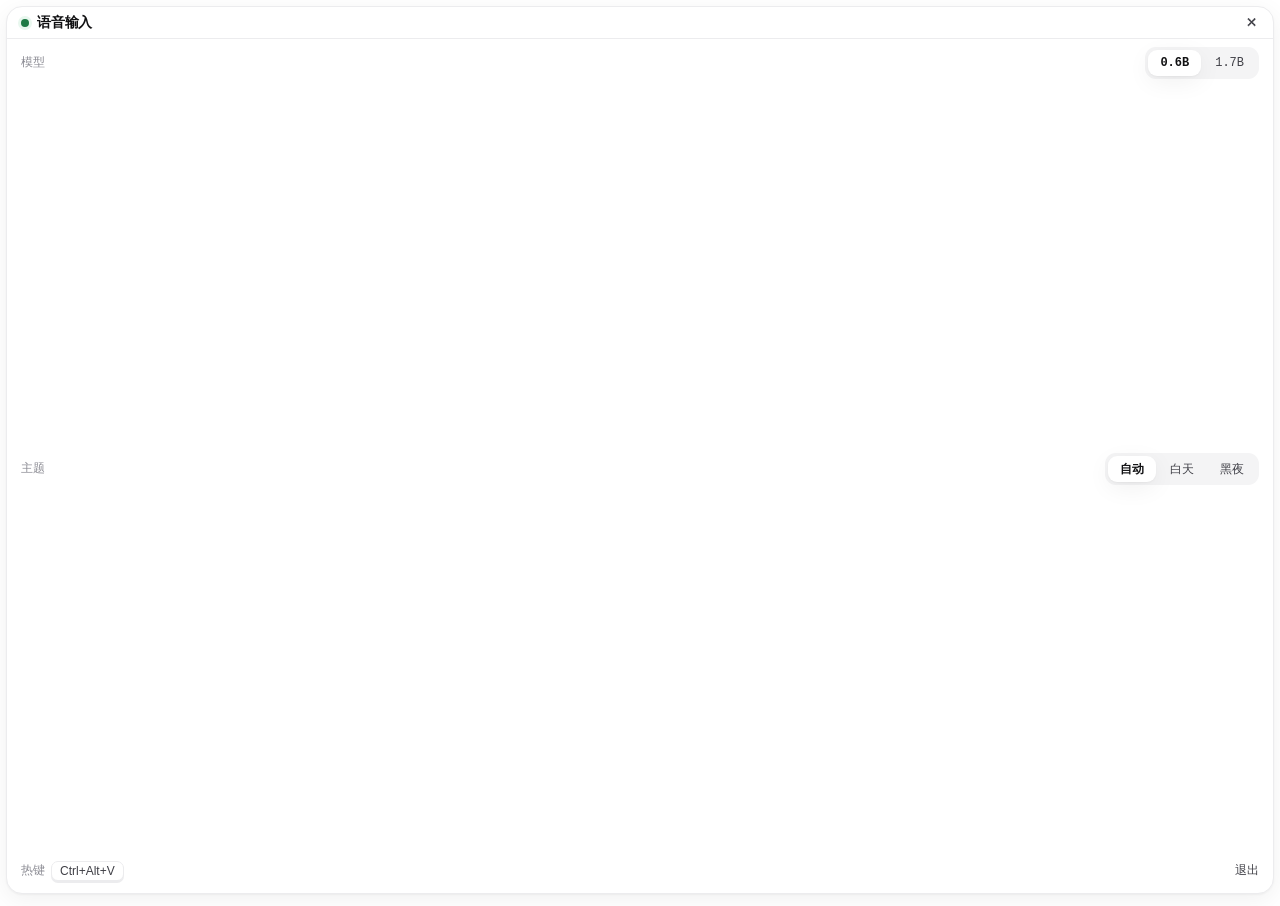
==== commit 57106515: "feat(ui,config): 新增三档主题切换,面板与胶囊同步换配色 - 配置层新增 theme 字段(默认 auto)与 THEME_MODES 白名单:取值 auto / light / da" ====
--- a/src/qwen3_voice/ui/static/index.html
+++ b/src/qwen3_voice/ui/static/index.html
@@ -23,11 +23,21 @@
     <!-- 面板已经是"配置窗口"了：录音过程的反馈全在胶囊窗口里 -->
     <main class="content">
       <!-- 模型切换 -->
-      <div class="model-row">
+      <div class="option-row">
         <span class="row-label">模型</span>
         <div class="seg" id="modelSeg" role="group" aria-label="模型切换">
           <button class="seg-item is-active" type="button" data-model="0.6B">0.6B</button>
           <button class="seg-item" type="button" data-model="1.7B">1.7B</button>
+        </div>
+      </div>
+
+      <!-- 主题:跟随系统 / 白天 / 黑夜(面板和胶囊一起换) -->
+      <div class="option-row">
+        <span class="row-label">主题</span>
+        <div class="seg is-text" id="themeSeg" role="group" aria-label="主题切换">
+          <button class="seg-item is-active" type="button" data-theme-mode="auto" title="跟随 Windows 的应用主题">自动</button>
+          <button class="seg-item" type="button" data-theme-mode="light" title="强制浅色">白天</button>
+          <button class="seg-item" type="button" data-theme-mode="dark" title="强制深色">黑夜</button>
         </div>
       </div>
 
--- a/src/qwen3_voice/ui/static/panel.css
+++ b/src/qwen3_voice/ui/static/panel.css
@@ -17,14 +17,21 @@
  *   - 状态点沿用它 answer-card 标题栏的写法:实心点 + 一圈 soft 色光晕。
  *
  * 两处本地适配(不是原样照抄):
- *   1. 深色主题走 ``prefers-color-scheme`` 媒体查询 —— OpenType 用
+ *   1. 主题走 **data-theme 属性 + 媒体查询兜底** —— OpenType 用
  *      ``:root[data-theme='dark']``(theme.ts 里由 JS 切 attribute),
- *      本项目没有主题开关,直接跟 Windows 的应用主题即可。
- *      (panel.py 的 ``system_prefers_dark()`` 只管建窗瞬间的底色。)
+ *      本项目多了一档"跟随系统",所以:
+ *        - JS 在 ``<html>`` 上设 ``data-theme="light|dark"``
+ *        - **auto 时不设属性**,让 ``prefers-color-scheme`` 媒体查询
+ *          自然接管 —— 这样"跟随系统"不需要 JS 监听系统主题变化
+ *        - CSS 侧三段:``:root`` 是浅色,深色由
+ *          ``@media(prefers-color-scheme:dark){:root:not([data-theme=light])}``
+ *          和 ``:root[data-theme=dark]`` 两处给出
+ *          (深色那块**两处必须同步改**,见下面注释)
+ *      (panel.py 的 ``theme_background_color()`` 只管建窗瞬间的底色。)
  *   2. 字号整体压小一档(正文 13px / 辅助 12px):面板只有 260px 宽,
  *      OpenType 的 14px/16px 在这里太挤。
  *
- * 布局保持"标题栏 + 模型行 + 页脚"的紧凑结构,不加装饰性元素。
+ * 布局保持"标题栏 + 模型行 + 主题行 + 页脚"的紧凑结构,不加装饰性元素。
  *
  * 面板窗口**不是透明窗口**(background_color 是实色),所以可以用阴影 ——
  * 胶囊那边不行:透明窗口上 box-shadow 会渲染成一条灰带(见 capsule.css)。
@@ -76,13 +83,17 @@
 
 /* ---------------- 日夜模式 ---------------- */
 
-/* 深色主题:跟随系统(prefers-color-scheme)。
-   WebView2 的 prefers-color-scheme 直接跟随 Windows 的应用主题,
-   所以这里只要用媒体查询换掉变量值,不用 JS、也不用监听切换事件。
+/* 深色主题有两处来源,token 值**必须一样**(改一处就要改另一处):
+     a) 用户强制黑夜 → ``:root[data-theme="dark"]``
+     b) 跟随系统且系统是深色 → 媒体查询里的 ``:root:not([data-theme="light"])``
+
+   为什么 b 要排除 ``[data-theme="light"]``:强制白天时,系统的深色
+   媒体查询照样会命中,不加这个 :not 就会被系统深色压回去 ——
+   ":not" 的特异度(0,2,0)高于 :root(0,1,0),所以排除掉就一定赢。
 
    深色值就是 OpenType 的 ``:root[data-theme='dark']`` 那段,原样搬过来。 */
 @media (prefers-color-scheme: dark) {
-  :root {
+  :root:not([data-theme="light"]) {
     color-scheme: dark;
     --bg: #0f0f11;
     --card: #1a1a1d;
@@ -105,6 +116,29 @@
   }
 }
 
+/* 强制黑夜(与上面媒体查询里的深色 token 完全一致) */
+:root[data-theme="dark"] {
+  color-scheme: dark;
+  --bg: #0f0f11;
+  --card: #1a1a1d;
+  --nav: #18181b;
+  --hover: #27272b;
+  --text: #f4f4f5;
+  --text2: #d4d4d8;
+  --muted: #8b8b93;
+  --line: #2a2a2f;
+  --accent: #f4f4f5;
+  --danger: #ff7b7f;
+  --danger-soft: #3a1c1e;
+  --warn: #e3b25e;
+  --warn-soft: #33281a;
+  --k-ask: #15291e;
+  --k-ask-b: #5fd08f;
+  --k-trans: #1b2440;
+  --k-trans-b: #8aa6ff;
+  --shadow: 0 1px 2px rgba(0, 0, 0, 0.4), 0 6px 24px rgba(0, 0, 0, 0.3);
+}
+
 * {
   box-sizing: border-box;
 }
@@ -246,9 +280,9 @@
   padding: 8px 14px 10px;
 }
 
-/* 模型切换 */
-
-.model-row {
+/* 配置行:模型、主题两行共用同一种布局 */
+
+.option-row {
   flex: 0 0 auto;
   display: flex;
   align-items: center;
@@ -298,6 +332,13 @@
   color: var(--text);
   font-weight: 600;
   box-shadow: var(--shadow);
+}
+
+/* 中文文案的那一段(主题)不用等宽字体:
+   模型段的 "0.6B / 1.7B" 是西文数字,等宽才对齐;
+   中文在等宽栈里会掉到兜底字体,字宽还不一样,观感更乱。 */
+.seg.is-text .seg-item {
+  font-family: var(--font);
 }
 
 /* 底部：热键提示 + 退出 */
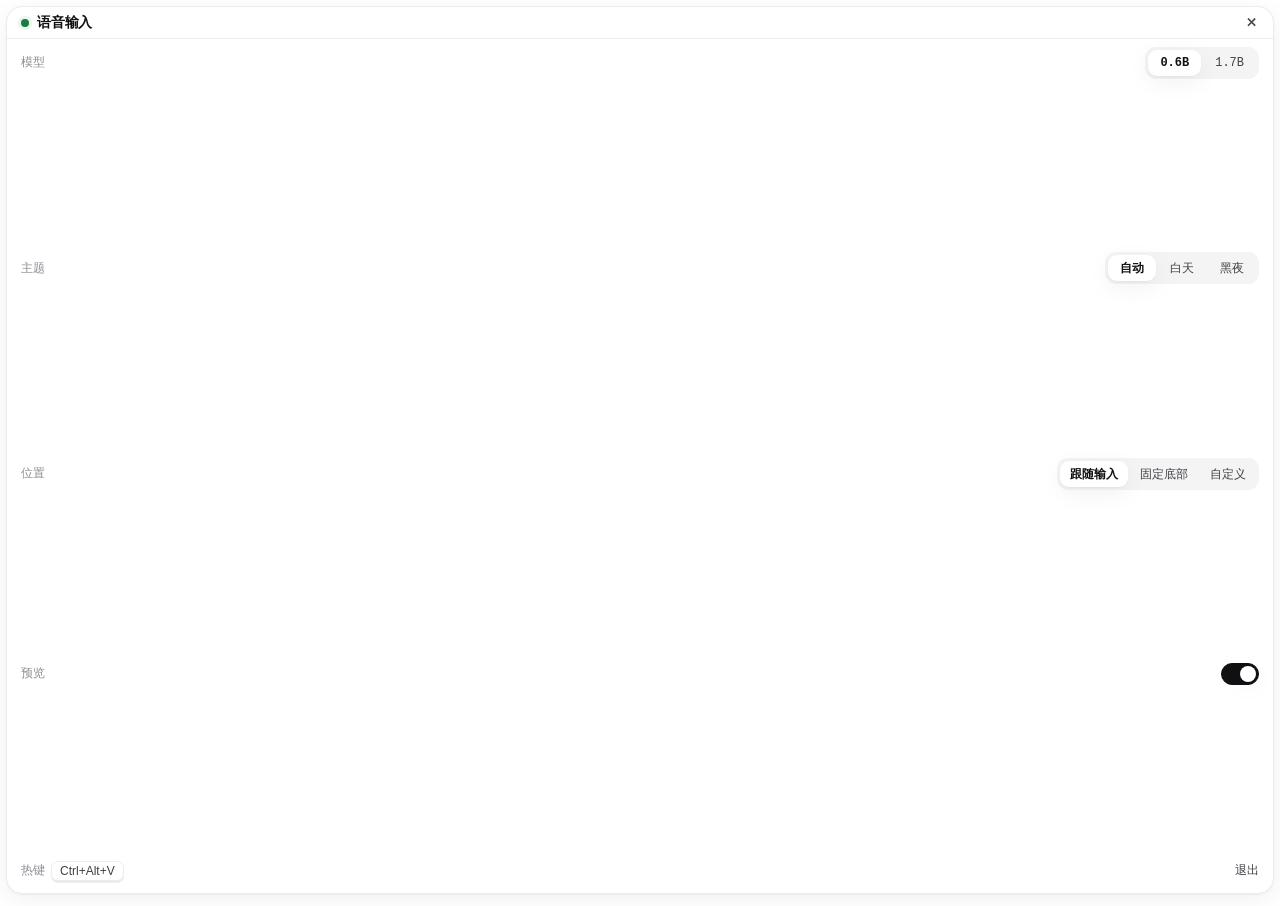
==== commit d35b89d6: "feat(win32,core,ui,config): 注入失败不再丢失识别原文,胶囊新增位置三档与预览开关 - inject.py 按 sent>=2 判定"粘贴是否真的触发"(V↓ 送出去即算触发" ====
--- a/src/qwen3_voice/ui/static/index.html
+++ b/src/qwen3_voice/ui/static/index.html
@@ -41,6 +41,25 @@
         </div>
       </div>
 
+      <!-- 胶囊出现在哪:跟随输入光标 / 固定底部 / 自己拖一个位置 -->
+      <div class="option-row">
+        <span class="row-label">位置</span>
+        <div class="seg is-text is-tight" id="positionSeg" role="group" aria-label="胶囊位置">
+          <button class="seg-item is-active" type="button" data-position-mode="follow" title="贴着输入光标出现(像输入法候选框)">跟随输入</button>
+          <button class="seg-item" type="button" data-position-mode="bottom" title="固定在屏幕底部居中">固定底部</button>
+          <button class="seg-item" type="button" data-position-mode="custom" title="拖动胶囊自己选位置,下次从记忆位置出现">自定义</button>
+        </div>
+      </div>
+
+      <!-- 预览文字条:关掉之后胶囊只剩波形+计时+按钮,不挡屏幕 -->
+      <div class="option-row">
+        <span class="row-label">预览</span>
+        <label class="switch" id="previewSwitch" title="录音时显示实时预览文字">
+          <input type="checkbox" id="previewToggle" checked>
+          <span class="switch-track"><span class="switch-thumb"></span></span>
+        </label>
+      </div>
+
       <footer class="footer">
         <!-- "热键" 是静态标签,按键组合由 panel.js 写进 kbd(OpenType 的键帽样式) -->
         <span class="hotkey"><span class="hotkey-label">热键</span><kbd id="hotkeyLabel">Ctrl+Alt+V</kbd></span>
--- a/src/qwen3_voice/ui/static/panel.css
+++ b/src/qwen3_voice/ui/static/panel.css
@@ -341,6 +341,73 @@
   font-family: var(--font);
 }
 
+/* "位置"那行有三段中文("跟随输入/固定底部/自定义"),比模型/主题宽 ——
+   收一点内边距,免得整行撑破面板。 */
+.seg.is-tight .seg-item {
+  padding: 0 10px;
+}
+
+/* ---------------- 开关(预览显隐) ---------------- */
+
+/* 轨道 + 圆钮。跟分段控件是同一套设计语言:
+   轨道用 nav 底色 + line 描边,圆钮用 card 底色 + shadow。 */
+.switch {
+  position: relative;
+  margin-left: auto;
+  display: inline-flex;
+  align-items: center;
+  cursor: pointer;
+}
+
+/* 真正的 checkbox 藏起来(不能 display:none —— 那样键盘就够不着了),
+   留一个 0 尺寸的输入框保住可聚焦性和读屏语义。 */
+.switch input {
+  position: absolute;
+  width: 0;
+  height: 0;
+  margin: 0;
+  opacity: 0;
+}
+
+.switch-track {
+  position: relative;
+  display: block;
+  width: 38px;
+  height: 22px;
+  border: 1px solid var(--line);
+  border-radius: 999px;
+  background: var(--nav);
+  transition: background 0.18s, border-color 0.18s;
+}
+
+.switch-thumb {
+  position: absolute;
+  left: 2px;
+  top: 50%;
+  width: 16px;
+  height: 16px;
+  margin-top: -8px;
+  border-radius: 50%;
+  background: var(--card);
+  box-shadow: var(--shadow);
+  transition: transform 0.18s;
+}
+
+/* 选中:轨道填成 accent 色,圆钮滑到右边 */
+.switch input:checked + .switch-track {
+  background: var(--accent);
+  border-color: var(--accent);
+}
+
+.switch input:checked + .switch-track .switch-thumb {
+  transform: translateX(16px);
+}
+
+.switch input:focus-visible + .switch-track {
+  outline: 2px solid var(--accent);
+  outline-offset: 3px;
+}
+
 /* 底部：热键提示 + 退出 */
 
 .footer {
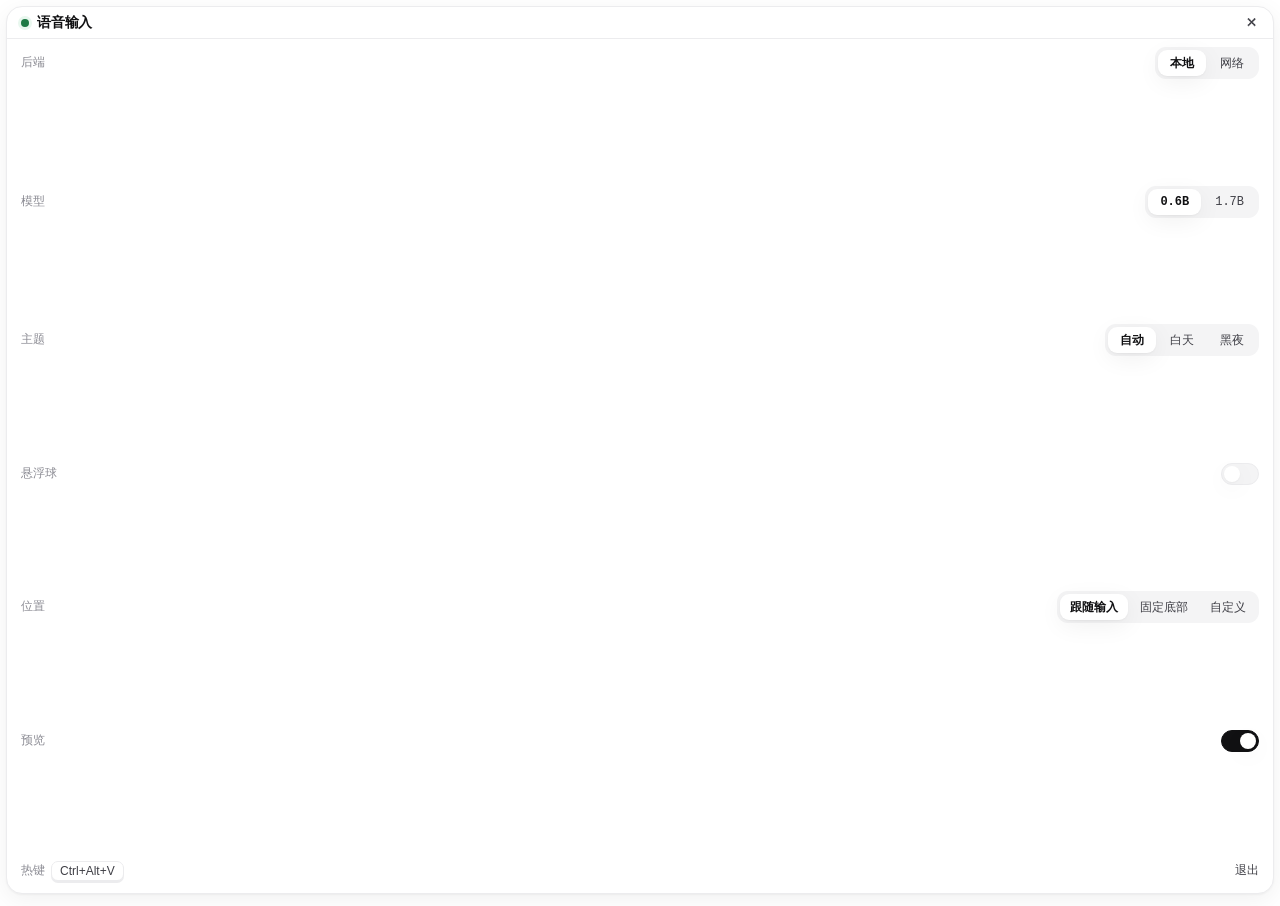
==== commit c1566bb2: "feat(asr,ui,core,config): 新增网络识别后端与常驻悬浮球 - 抽出 ASRBackend 抽象:transcribe / load / unload / loaded / su" ====
--- a/src/qwen3_voice/ui/static/index.html
+++ b/src/qwen3_voice/ui/static/index.html
@@ -22,8 +22,20 @@
 
     <!-- 面板已经是"配置窗口"了：录音过程的反馈全在胶囊窗口里 -->
     <main class="content">
+      <!-- 识别后端：本地模型 / 网络 API（互斥，同一时刻只留一个） -->
+      <div class="option-row">
+        <span class="row-label">后端</span>
+        <div class="seg is-text" id="backendSeg" role="group" aria-label="识别后端">
+          <button class="seg-item is-active" type="button" data-backend="local" title="本地 Qwen3-ASR 模型：离线、零等待，模型常驻显存">本地</button>
+          <button class="seg-item" type="button" data-backend="dashscope" title="阿里云百炼网络接口：音频出本机，有网络延迟，不支持实时预览">网络</button>
+        </div>
+      </div>
+
+      <!-- 后端相关的说明（网络模式下才显示）——行为差异必须写出来，不能静默失效 -->
+      <p class="hint" id="backendHint" hidden></p>
+
       <!-- 模型切换 -->
-      <div class="option-row">
+      <div class="option-row" id="modelRow">
         <span class="row-label">模型</span>
         <div class="seg" id="modelSeg" role="group" aria-label="模型切换">
           <button class="seg-item is-active" type="button" data-model="0.6B">0.6B</button>
@@ -41,8 +53,22 @@
         </div>
       </div>
 
-      <!-- 胶囊出现在哪:跟随输入光标 / 固定底部 / 自己拖一个位置 -->
+      <!-- 常驻悬浮球:屏幕上常驻一颗小球,点它开始录音,拖它挪位置。
+           「位置」和「球位置」两行紧跟在它下面(互斥显示,见
+           applyPositionRows):开关一拨,两行在**同一个槽位**交替,
+           不会在面板里上蹿下跳。 -->
       <div class="option-row">
+        <span class="row-label">悬浮球</span>
+        <label class="switch" id="orbSwitch" title="屏幕上常驻一颗悬浮球:点它开始录音,拖它可以挪位置">
+          <input type="checkbox" id="orbToggle">
+          <span class="switch-track"><span class="switch-thumb"></span></span>
+        </label>
+      </div>
+
+      <!-- 胶囊出现在哪:跟随输入光标 / 固定底部 / 自己拖一个位置。
+           和「球位置」**互斥显示**(见 applyPositionRows):常驻球开着时
+           胶囊的位置由球决定,这一行不起作用 —— 藏掉,别摆着骗人。 -->
+      <div class="option-row" id="positionRow">
         <span class="row-label">位置</span>
         <div class="seg is-text is-tight" id="positionSeg" role="group" aria-label="胶囊位置">
           <button class="seg-item is-active" type="button" data-position-mode="follow" title="贴着输入光标出现(像输入法候选框)">跟随输入</button>
@@ -51,14 +77,34 @@
         </div>
       </div>
 
+      <!-- 悬浮球的位置:跟随输入 / 记住位置 / 常驻。
+           三档由用户拍板,和胶囊的「位置」是两套独立设计:
+           follow 位置跟着光标;pinned 用记住的位置(可拖、持久化),
+           但只在光标聚焦到输入处才露脸;custom 同样用记住的位置,
+           常驻显示。pinned 和 custom 共用一份记住的位置。
+           和「位置」互斥显示:悬浮球开着时只有这一行起作用。
+           初始 hidden 是默认配置(球关);球开着时 Python 会用
+           setOrbEnabled 校正。 -->
+      <div class="option-row" id="orbPositionRow" hidden>
+        <span class="row-label">球位置</span>
+        <div class="seg is-text is-tight" id="orbPositionSeg" role="group" aria-label="悬浮球位置">
+          <button class="seg-item is-active" type="button" data-orb-position="follow" title="光标聚焦到输入框时,球出现在光标旁边">跟随输入</button>
+          <button class="seg-item" type="button" data-orb-position="pinned" title="拖动球选一个位置并记住;光标聚焦到输入框时出现在那里,离开就隐藏">记住位置</button>
+          <button class="seg-item" type="button" data-orb-position="custom" title="拖动球选一个位置并记住,一直显示">常驻</button>
+        </div>
+      </div>
+
       <!-- 预览文字条:关掉之后胶囊只剩波形+计时+按钮,不挡屏幕 -->
-      <div class="option-row">
+      <div class="option-row" id="previewRow">
         <span class="row-label">预览</span>
         <label class="switch" id="previewSwitch" title="录音时显示实时预览文字">
           <input type="checkbox" id="previewToggle" checked>
           <span class="switch-track"><span class="switch-thumb"></span></span>
         </label>
       </div>
+
+      <!-- 操作提示(切换后端的进展/拒绝/失败都走这里) -->
+      <p class="notice" id="notice" role="status" aria-live="polite"></p>
 
       <footer class="footer">
         <!-- "热键" 是静态标签,按键组合由 panel.js 写进 kbd(OpenType 的键帽样式) -->
--- a/src/qwen3_voice/ui/static/panel.css
+++ b/src/qwen3_voice/ui/static/panel.css
@@ -289,6 +289,13 @@
   gap: 8px;
 }
 
+/* 显隐联动用 HTML 的 hidden 属性(「位置」↔「球位置」互斥显示)。
+   .option-row 自己的 display:flex 会盖掉 hidden 的默认样式,
+   必须显式压回 display:none。 */
+.option-row[hidden] {
+  display: none;
+}
+
 .row-label {
   font-size: 12px;
   color: var(--muted);
@@ -347,8 +354,41 @@
   padding: 0 10px;
 }
 
+/* ---------------- 说明与提示 ---------------- */
+
+/* 后端说明(网络模式下才出现)。
+   行为差异必须写出来 —— 静默失效比没有这个功能更糟:
+   用户会以为"预览坏了"或者"网络没生效"。 */
+.hint {
+  flex: 0 0 auto;
+  margin: 0;
+  font-size: 11px;
+  line-height: 1.5;
+  color: var(--warn);
+}
+
+/* 操作提示(切换后端的进展 / 拒绝 / 失败)。
+   空的时候不占位置 —— 平时面板该多紧凑还是多紧凑。 */
+.notice {
+  flex: 0 0 auto;
+  margin: 0;
+  font-size: 11px;
+  line-height: 1.4;
+  color: var(--text2);
+}
+
+.notice:empty {
+  display: none;
+}
+
+/* 置灰的一行(网络模式下的"模型""预览")。
+   用降透明度 + 去掉指针事件 —— 看得见它在,但点不动。 */
+.option-row.is-disabled {
+  opacity: 0.45;
+  pointer-events: none;
+}
+
 /* ---------------- 开关(预览显隐) ---------------- */
-
 /* 轨道 + 圆钮。跟分段控件是同一套设计语言:
    轨道用 nav 底色 + line 描边,圆钮用 card 底色 + shadow。 */
 .switch {
